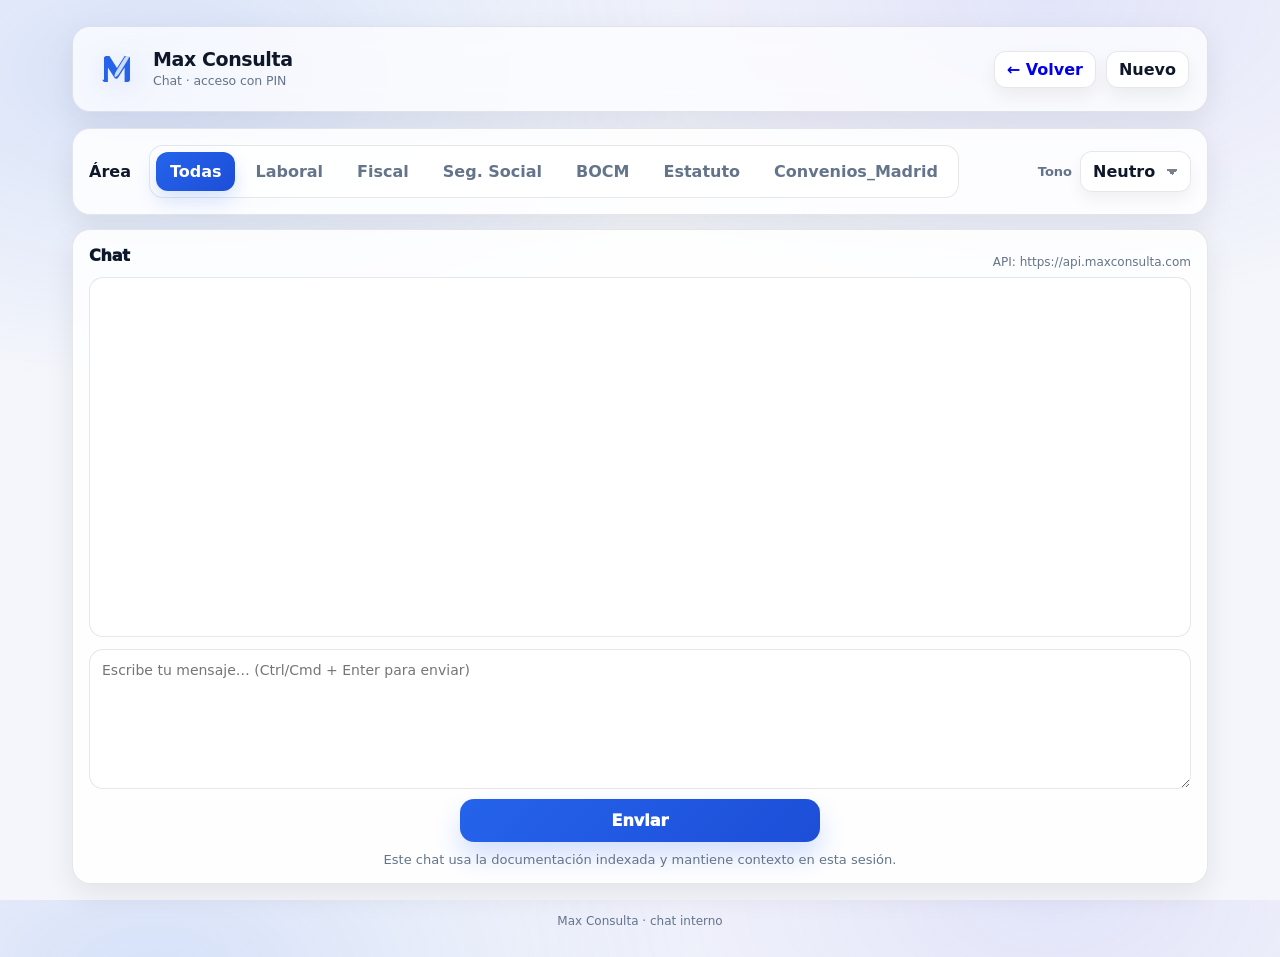
==== indexer/web/chat.html @ 8f85f45a "feat: add chat page (client-side) using /ask" ====
<!doctype html>
<html lang="es">
<head>
  <meta charset="utf-8" />
  <meta name="viewport" content="width=device-width,initial-scale=1" />
  <title>Max Consulta · Chat</title>
  <link rel="icon" href="/favicon.ico">
  <link rel="stylesheet" href="./styles.css?v=20260315-chat-1" />
  <script src="./chat.js?v=20260315-chat-1" defer></script>
</head>
<body>
  <div class="app-shell">
    <header class="topbar">
      <div class="brand">
        <div class="logo" aria-label="Max Consulta">
          <svg viewBox="0 0 48 48" aria-hidden="true">
            <path fill="currentColor" d="M12 34V14c0-1 .8-2 2-2h3l7 11 7-11h3c1.2 0 2 .9 2 2v20c0 1.1-.9 2-2 2h-3V22.7l-6 9.4c-.4.6-1 .9-1.7.9s-1.3-.3-1.7-.9l-6-9.4V36h-3c-1.1 0-2-.9-2-2z"/>
            <rect x="25.5" y="10" width="3.5" height="25" rx="6" fill="#ffffff" opacity="0.78" transform="rotate(32 31 24)"/>
          </svg>
        </div>
        <div class="brand-text">
          <div class="brand-name">Max Consulta</div>
          <div class="brand-sub">Chat · acceso con PIN</div>
        </div>
      </div>

      <div class="topbar-actions">
        <a class="icon-btn" href="./index.html" style="text-decoration:none;" title="Volver">← Volver</a>
        <button class="icon-btn" id="btnNewChat" title="Nuevo chat">Nuevo</button>
      </div>
    </header>

    <main class="content">
      <section class="filters card">
        <div class="filters-row">
          <span class="filters-label">Área</span>
          <div class="segmented segmented-area" role="tablist" aria-label="Área">
            <button class="seg-btn active" data-collection="" type="button">Todas</button>
            <button class="seg-btn" data-collection="laboral" type="button">Laboral</button>
            <button class="seg-btn" data-collection="fiscal" type="button">Fiscal</button>
            <button class="seg-btn" data-collection="seguridad_social" type="button">Seg. Social</button>
            <button class="seg-btn" data-collection="BOCM" type="button">BOCM</button>
            <button class="seg-btn" data-collection="Estatuto_trabajadores" type="button">Estatuto</button>
            <button class="seg-btn" data-collection="Convenios_Madrid" type="button">Convenios_Madrid</button>
          </div>
          <div class="select-group">
            <label for="tone">Tono</label>
            <select id="tone">
              <option value="neutro" selected>Neutro</option>
              <option value="formal">Formal</option>
            </select>
          </div>
        </div>
      </section>

      <section class="grid">
        <article class="card" style="grid-column: 1 / -1;">
          <div class="answer-head">
            <h2 class="card-title">Chat</h2>
            <span class="muted">API: <span id="apiLabel">—</span></span>
          </div>

          <div id="chatLog" class="answer-box" style="min-height: 360px;"></div>

          <div class="cta-row" style="align-items:stretch;">
            <textarea id="msg" placeholder="Escribe tu mensaje… (Ctrl/Cmd + Enter para enviar)"></textarea>
            <button class="primary" id="btnSend">Enviar</button>
            <span class="hint">Este chat usa la documentación indexada y mantiene contexto en esta sesión.</span>
          </div>
        </article>
      </section>
    </main>

    <footer class="footer">
      <span class="muted">Max Consulta · chat interno</span>
    </footer>
  </div>
</body>
</html>
---- indexer/web/styles.css ----
:root{
  --bg: #f4f6fb;
  --card: #ffffff;
  --text: #0f172a;
  --muted: #64748b;
  --line: rgba(15, 23, 42, 0.10);
  --shadow: 0 10px 30px rgba(2, 8, 23, 0.08);
  --radius: 16px;

  --brand: #2563eb;
  --brand-2: #1d4ed8;

  --chip: rgba(37, 99, 235, 0.10);

  /* 🔧 CONTROLES (fácil de ajustar) */
  --verifyW: 18px;   /* ancho del escudo */
  --verifyH: 18px;   /* alto del escudo */
  --gearSize: 24px;  /* tamaño del engranaje */
}

/* ---------- Reset / base ---------- */
*{ box-sizing: border-box; }
html,body{ height:100%; }

body{
  margin:0;
  font-family: ui-sans-serif, system-ui, -apple-system, Segoe UI, Roboto, Arial, "Apple Color Emoji","Segoe UI Emoji";
  color: var(--text);
  background:
    radial-gradient(900px 520px at 12% 8%, rgba(37,99,235,.14), transparent 60%),
    radial-gradient(900px 520px at 82% 0%, rgba(99,102,241,.12), transparent 60%),
    var(--bg);

  -webkit-font-smoothing: antialiased;
  -moz-osx-font-smoothing: grayscale;
}

/* Quitar estilos nativos feos (Safari sobre todo) */
button, input, select, textarea{
  font: inherit;
  color: inherit;
}
button{
  -webkit-appearance: none;
  appearance: none;
  border: 0;
  background: none;
  padding: 0;
}
button:focus-visible,
select:focus-visible,
textarea:focus-visible,
input:focus-visible{
  outline: none;
}

/* ---------- Layout ---------- */
.app-shell{
  max-width: 1180px;
  margin: 0 auto;
  padding: 26px 22px 18px;
}

.topbar{
  display:flex;
  align-items:center;
  justify-content:space-between;
  gap:16px;
  padding: 16px 18px;
  border: 1px solid var(--line);
  background: rgba(255,255,255,0.72);
  backdrop-filter: blur(12px);
  -webkit-backdrop-filter: blur(12px);
  border-radius: 18px;
  box-shadow: var(--shadow);
}

.brand{ display:flex; align-items:center; gap:10px; }
.brand-text{ display:flex; flex-direction:column; line-height:1.1; }

.brand-name{
  font-weight: 900;
  font-size: 19px;
  letter-spacing: -0.4px;
  line-height: 1.05;
}
.brand-sub{
  font-size: 12.5px;
  color: var(--muted);
  margin-top:4px;
  letter-spacing: -0.1px;
}

/* ==================================================
   LOGO (ÚNICA DEFINICIÓN) -> franja SOLO en el SVG
   ================================================== */
.logo{
  width: auto;
  height: auto;
  border-radius: 0;
  background: transparent;
  box-shadow: none;
  display:flex;
  align-items:center;
  justify-content:center;
  padding: 0;
  flex: 0 0 auto;

  color: var(--brand);
  filter: drop-shadow(0 6px 14px rgba(37,99,235,.18));

  position: relative;
  overflow: visible;
}

/* CORTAFUEGOS DEFINITIVO: si existe CSS viejo con ::after/::before, lo matamos */
.logo::after,
.logo::before{
  content: none !important;
  display: none !important;
}

.logo svg{
  display:block;
  width: 52px !important;
  height: 52px !important;
  filter: none !important;
}

/* ---------- Topbar actions ---------- */
.topbar-actions{ display:flex; align-items:center; gap:10px; }

.status-pill{
  display:inline-flex; align-items:center; gap:8px;
  padding: 8px 12px;
  border-radius: 999px;
  border: 1px solid var(--line);
  background: rgba(255,255,255,0.95);
  color: var(--text);
  font-size: 13px;
  font-weight: 700;
}
.status-pill .dot{
  width:10px; height:10px; border-radius:50%;
  background:#16a34a;
  box-shadow: 0 0 0 3px rgba(22,163,74,.12);
}

.icon-btn{
  border: 1px solid var(--line);
  background: rgba(255,255,255,0.95);
  padding: 8px 12px;
  border-radius: 12px;
  cursor:pointer;
  font-weight: 800;

  box-shadow: 0 8px 18px rgba(2,8,23,.06);
  transition: transform .08s ease, filter .12s ease, box-shadow .12s ease;
}
.icon-btn:hover{
  filter: brightness(0.985);
  box-shadow: 0 10px 22px rgba(2,8,23,.08);
}
.icon-btn:active{ transform: translateY(1px); }

/* ---------- Content ---------- */
.content{ margin-top: 16px; }
.filters.card{ margin-top: 14px; }

.card{
  border: 1px solid var(--line);
  background: rgba(255,255,255,0.86);
  backdrop-filter: blur(12px);
  -webkit-backdrop-filter: blur(12px);
  border-radius: 18px;
  box-shadow: var(--shadow);
  padding: 16px;
}

/* ====== FILTROS ====== */
.filters-row{
  display:flex;
  flex-wrap: wrap;
  gap: 12px;
  align-items:center;
  justify-content: flex-start;
}
.filters-label{
  font-weight: 900;
  color: var(--text);
  margin-right: 6px;
}
.filters-row .select-group:not(.is-hidden){
  margin-left: auto;
}

/* ---------- Segmented base ---------- */
.segmented{
  display:flex;
  gap:8px;
  padding: 6px;
  background: rgba(15,23,42,0.04);
  border: 1px solid var(--line);
  border-radius: 999px;
}

.seg-btn{
  border: 0;
  background: transparent;
  padding: 9px 12px;
  border-radius: 999px;
  cursor:pointer;
  font-weight: 800;
  color: var(--muted);
  transition: background .12s ease, color .12s ease, transform .08s ease;
}
.seg-btn:hover{ background: rgba(15,23,42,0.04); }
.seg-btn:active{ transform: translateY(1px); }

.seg-btn.active{
  background: linear-gradient(135deg, var(--brand), var(--brand-2));
  color:#fff;
  box-shadow: 0 10px 20px rgba(37,99,235,.18);
}

/* ---------- Selects ---------- */
.select-group{
  display:flex;
  align-items:center;
  gap:8px;
}
.select-group label{
  font-size: 13px;
  color: var(--muted);
  font-weight: 800;
}

select{
  border: 1px solid var(--line);
  background: rgba(255,255,255,0.95);
  border-radius: 12px;
  padding: 10px 34px 10px 12px;
  font-weight: 800;
  color: var(--text);

  -webkit-appearance: none;
  appearance: none;

  background-image:
    linear-gradient(45deg, transparent 50%, rgba(15,23,42,.55) 50%),
    linear-gradient(135deg, rgba(15,23,42,.55) 50%, transparent 50%),
    linear-gradient(to right, transparent, transparent);
  background-position:
    calc(100% - 18px) 50%,
    calc(100% - 12px) 50%,
    0 0;
  background-size: 6px 6px, 6px 6px, 100% 100%;
  background-repeat: no-repeat;

  box-shadow: 0 8px 16px rgba(2,8,23,.05);
}
select:hover{ filter: brightness(0.99); }

/* ---------- Grid ---------- */
.grid{
  display:grid;
  grid-template-columns: 1fr 1fr;
  gap: 14px;
  margin-top: 14px;
}

.card-title{
  margin: 0 0 12px 0;
  font-size: 16px;
  font-weight: 950;
  letter-spacing: -0.2px;
}

/* ---------- Inputs ---------- */
textarea{
  width: 100%;
  min-height: 140px;
  resize: vertical;
  border: 1px solid var(--line);
  border-radius: 14px;
  padding: 12px;
  font-size: 14px;
  background: rgba(255,255,255,0.96);
}
textarea:focus{
  border-color: rgba(37,99,235,0.55);
  box-shadow: 0 0 0 4px rgba(37,99,235,0.12);
}

/* ---------- CTA (Botón centrado + ejemplos debajo) ---------- */
.cta-row{
  display:flex;
  flex-direction: column;
  align-items:center;
  justify-content:center;
  gap: 10px;
  margin-top: 12px;
  width: 100%;
}

.cta-row .primary,
.cta-row #btnAsk{
  display:block;
  width: min(360px, 100%);
  margin: 0 auto;
}

.cta-row .hint{
  display:block;
  width:100%;
  text-align:center;
  color: var(--muted);
  font-size: 13px;
  margin: 0;
}

/* ---------- Botón principal ---------- */
.primary{
  border: 0;
  background: linear-gradient(135deg, var(--brand), var(--brand-2));
  color:#fff;
  padding: 12px 16px;
  border-radius: 14px;
  font-weight: 950;
  cursor:pointer;
  box-shadow: 0 14px 26px rgba(37,99,235,.20);
  transition: transform .08s ease, filter .12s ease, box-shadow .12s ease;
}
.primary:hover{
  filter: brightness(1.03);
  box-shadow: 0 16px 30px rgba(37,99,235,.24);
}
.primary:active{ transform: translateY(1px); }

.hint{ color: var(--muted); font-size: 13px; }

.meta-row{
  display:flex;
  justify-content: space-between;
  margin-top: 10px;
}
.muted{ color: var(--muted); font-size: 12px; }

/* ---------- Answer ---------- */
.answer-head{
  display:flex;
  align-items:center;
  justify-content: space-between;
  gap: 10px;
  flex-wrap: wrap;
}
.answer-actions{ display:flex; gap: 8px; flex-wrap: wrap; }

.ghost{
  border: 1px solid var(--line);
  background: rgba(255,255,255,0.95);
  padding: 9px 12px;
  border-radius: 12px;
  cursor:pointer;
  font-weight: 900;
  box-shadow: 0 8px 18px rgba(2,8,23,.06);
  transition: transform .08s ease, filter .12s ease, box-shadow .12s ease;
}
.ghost:hover{
  filter: brightness(0.985);
  box-shadow: 0 10px 22px rgba(2,8,23,.08);
}
.ghost:active{ transform: translateY(1px); }

.answer-box{
  border: 1px solid var(--line);
  background: rgba(255,255,255,0.96);
  border-radius: 14px;
  padding: 14px;
  min-height: 220px;
  line-height: 1.55;
  white-space: pre-wrap;
}

/* ---------- Sources ---------- */
.sources{
  margin-top: 12px;
  border-top: 1px solid var(--line);
  padding-top: 12px;
}
.sources-title{
  font-weight: 950;
  margin-bottom: 8px;
}
pre{
  margin: 0;
  white-space: pre-wrap;
  word-break: break-word;
  background: #0b1220;
  color: #e5e7eb;
  padding: 12px;
  border-radius: 12px;
  overflow:auto;
  max-width: 100%;
}

/* ---------- Footer ---------- */
.footer{
  margin-top: 16px;
  text-align:center;
  padding: 10px;
}

/* ---------- Modal ---------- */
.modal{
  border: 1px solid var(--line);
  border-radius: 16px;
  padding: 0;
  width: min(520px, 92vw);
  box-shadow: var(--shadow);
}
.modal::backdrop{ background: rgba(2,8,23,0.35); }
.modal-head{
  display:flex;
  align-items:center;
  justify-content: space-between;
  padding: 14px 14px;
  border-bottom: 1px solid var(--line);
  background:#fff;
}
.modal-title{ font-weight: 950; }

/* =========================================================
   FILA 2 + FUENTES EN CARDS + ÁREA/MODO “BARRA”
   ========================================================= */
.filters-row-2{
  margin-top: 10px;
  justify-content: space-between;
  align-items: center;
}
.filters-right{
  display:flex;
  align-items:center;
  gap: 12px;
}
#btnClear{
  padding: 10px 14px;
  border-radius: 14px;
}

.sources-list{
  display:flex;
  flex-direction: column;
  gap: 10px;
}
.source-card{
  border: 1px solid var(--line);
  background: rgba(255,255,255,0.96);
  border-radius: 14px;
  padding: 12px;
}
.source-head{
  display:flex;
  align-items:flex-start;
  justify-content: space-between;
  gap: 10px;
}
.source-title{
  font-weight: 950;
  font-size: 13px;
  line-height: 1.2;
}
.source-meta{
  margin-top: 4px;
  color: var(--muted);
  font-size: 12px;
}
.source-snippet{
  margin-top: 10px;
  font-size: 13px;
  line-height: 1.55;
  color: var(--text);
  white-space: pre-wrap;
}
.source-actions{
  display:flex;
  gap: 8px;
  flex-wrap: wrap;
  margin-top: 10px;
}
.source-chip{
  display:inline-flex;
  align-items:center;
  gap:6px;
  padding: 6px 10px;
  border-radius: 999px;
  border: 1px solid var(--line);
  background: rgba(15,23,42,0.03);
  font-size: 12px;
  font-weight: 800;
  color: var(--muted);
}
.source-actions .ghost{
  padding: 8px 10px;
  border-radius: 12px;
}

.select-group.is-hidden{
  display: none !important;
}

.segmented-area{
  border-radius: 14px;
  padding: 6px;
  background: rgba(255,255,255,0.75);
  border: 1px solid var(--line);
  gap: 6px;
}
.segmented-area .seg-btn{
  border-radius: 12px;
  padding: 10px 14px;
  background: transparent;
}
.segmented-area .seg-btn:hover{ background: rgba(15,23,42,0.04); }
.segmented-area .seg-btn.active{
  background: linear-gradient(135deg, var(--brand), var(--brand-2));
  color:#fff;
  box-shadow: 0 10px 20px rgba(37,99,235,.18);
}

.segmented-mode{
  background: rgba(255,255,255,0.75);
  border: 1px solid var(--line);
  border-radius: 14px;
  padding: 6px;
  gap: 6px;
}
.segmented-mode .seg-btn{
  border-radius: 12px;
  padding: 10px 14px;
  background: transparent;
}
.segmented-mode .seg-btn:hover{ background: rgba(15,23,42,0.04); }
.segmented-mode .seg-btn.active{
  background: linear-gradient(135deg, var(--brand), var(--brand-2));
  color:#fff;
  box-shadow: 0 10px 20px rgba(37,99,235,.18);
}

/* =========================================================
   RESPONSIVE EXISTENTE
   ========================================================= */
@media (max-width: 900px){
  .grid{ grid-template-columns: 1fr; }
  .filters-row-2{
    flex-direction: column;
    align-items: stretch;
    gap: 10px;
  }
  .filters-right{ justify-content: flex-end; }
  .filters-row .select-group:not(.is-hidden){ margin-left: 0; }
}

/* =========================================================
   ✅ RESPONSIVE MÓVIL + ESTILO MOCKUP (oscuro SOLO en móvil)
   + FIX OVERFLOW HORIZONTAL (NO SCROLL LATERAL)
   ========================================================= */
@media (max-width: 520px){

  /* 🔥 FIX PRINCIPAL: evita scroll lateral del documento */
  html, body{
    overflow-x: hidden;
    max-width: 100%;
  }

  /* Asegura que nada “empuje” el ancho (flex children) */
  .topbar, .filters-row, .filters-row-2, .answer-head{
    min-width: 0;
  }
  .topbar > *, .filters-row > *, .filters-row-2 > *, .answer-head > *{
    min-width: 0;
  }

  /* 1) Cambiamos “tema” en móvil sin tocar desktop */
  body{
    color: #e5e7eb;
    background:
      radial-gradient(900px 520px at 20% 10%, rgba(59,130,246,.22), transparent 60%),
      radial-gradient(900px 520px at 85% 0%, rgba(99,102,241,.18), transparent 60%),
      linear-gradient(180deg, #0b1220 0%, #0a1020 60%, #070b14 100%);
  }

  /* Variables locales (solo móvil) */
  :root{
    --line: rgba(255,255,255,0.10);
    --muted: rgba(255,255,255,0.62);
    --shadow: 0 16px 40px rgba(0,0,0,0.35);
  }

  .app-shell{
    padding: 14px 12px 14px;
    max-width: 100%;
  }

  /* 2) Topbar tipo mockup (glass oscuro, compacto) */
  .topbar{
    padding: 12px 12px;
    gap: 10px;
    border-radius: 16px;
    background: rgba(17, 24, 39, 0.55);
    border: 1px solid rgba(255,255,255,0.10);
    box-shadow: 0 18px 40px rgba(0,0,0,.35);
    max-width: 100%;
  }

  .brand-name{ font-size: 18px; color:#f3f4f6; }
  .brand-sub{ font-size: 12px; color: rgba(255,255,255,0.55); }

  .logo svg{
    width: 44px !important;
    height: 44px !important;
  }

  .topbar-actions{
    gap: 10px;
    flex-wrap: wrap;
  }

  /* 2.1) FIX: FILA “Área / Tono” en columna (evita desbordes) */
  .filters-row{
    flex-direction: column;
    align-items: stretch;
    justify-content: flex-start;
  }
  .filters-label{
    margin-right: 0;
  }
  .filters-row .select-group:not(.is-hidden){
    margin-left: 0;
    justify-content: flex-start;
    flex-wrap: wrap;
  }

  /* 2.2) FIX: FILA 2 también en columna */
  .filters-row-2{
    flex-direction: column;
    align-items: stretch;
    gap: 10px;
  }
  .filters-right{
    justify-content: flex-start;
    flex-wrap: wrap;
  }
    /* Grupo Tono: que no se estire y quede compacto */
    .filters-row .select-group{
      justify-content: flex-start;
      gap: 10px;
    }
  
    .filters-row .select-group label{
      color: rgba(255,255,255,0.65);
      font-weight: 800;
    }

  /* 3) Cards “glass” oscuro como mockup */
  .card{
    border-radius: 18px;
    padding: 14px;
    background: rgba(17, 24, 39, 0.55);
    border: 1px solid rgba(255,255,255,0.10);
    box-shadow: 0 18px 40px rgba(0,0,0,.32);
    max-width: 100%;
  }

  .card-title{ color:#f3f4f6; }

  /* 4) Segmented en móvil -> scroll horizontal INTERNO (no del body) */
  .segmented,
  .segmented-area,
  .segmented-mode{
    width: 100%;
    max-width: 100%;
    min-width: 0;

    overflow-x: auto;
    overflow-y: hidden;
    -webkit-overflow-scrolling: touch;
    scrollbar-width: none;

    background: rgba(255,255,255,0.06);
    border: 1px solid rgba(255,255,255,0.10);
    border-radius: 14px;
  }
  .segmented::-webkit-scrollbar,
  .segmented-area::-webkit-scrollbar,
  .segmented-mode::-webkit-scrollbar{
    display:none;
  }

  .seg-btn{
    white-space: nowrap;
    flex: 0 0 auto;
    color: rgba(255,255,255,0.70);
  }
  .seg-btn:hover{ background: rgba(255,255,255,0.06); }

  /* 5) Inputs oscuros */
  textarea{
    min-height: 110px;
    background: rgba(255,255,255,0.06);
    border: 1px solid rgba(255,255,255,0.10);
    color: #e5e7eb;
  }
  textarea::placeholder{
    color: rgba(255,255,255,0.45);
  }
  textarea:focus{
    border-color: rgba(37,99,235,0.75);
    box-shadow: 0 0 0 4px rgba(37,99,235,0.18);
  }

  /* 6) Select (Tono) - pill oscuro, más pequeño y sin “artefactos” en iOS */
  select{
    width: auto;              /* <-- ya no ocupa toda la fila */
    max-width: 220px;
    min-width: 150px;

    padding: 10px 12px;
    border-radius: 14px;

    background: rgba(255,255,255,0.08);
    border: 1px solid rgba(255,255,255,0.12);
    color: #e5e7eb;

    box-shadow: none;         /* más “pro” y limpio en móvil */
    background-image: none !important; /* <-- quita el caret por gradients (evita la X rara) */

    -webkit-appearance: menulist;
    appearance: menulist;
  }

  /* 7) Botón a full en móvil */
  .cta-row .primary,
  .cta-row #btnAsk{
    width: 100%;
  }

  .hint{ color: rgba(255,255,255,0.55); }

  /* 8) Caja de respuesta en oscuro */
  .answer-box{
    background: rgba(255,255,255,0.06);
    border: 1px solid rgba(255,255,255,0.10);
    color: #e5e7eb;
    max-width: 100%;
  }

  /* 9) Acciones de respuesta: en columna si no caben */
  .answer-head{
    flex-direction: column;
    align-items: stretch;
  }
  .answer-actions{
    justify-content: flex-start;
  }

  .ghost{
    background: rgba(255,255,255,0.06);
    border: 1px solid rgba(255,255,255,0.10);
    color: #e5e7eb;
  }

  .source-card{
    background: rgba(255,255,255,0.06);
    border: 1px solid rgba(255,255,255,0.10);
  }
    /* ✅ Botón Limpiar en móvil (oscuro + texto visible) */
    #btnClear{
      background: rgba(255,255,255,0.10);
      border: 1px solid rgba(255,255,255,0.14);
      color: #e5e7eb;              /* texto claro (recomendado en tema oscuro) */
      font-weight: 900;
      box-shadow: none;
    }
  
    #btnClear:hover{
      background: rgba(255,255,255,0.14);
    }
  
    #btnClear:active{
      transform: translateY(1px);
    }
  
    /* Si está deshabilitado, que no se vea “lavado” */
    #btnClear:disabled{
      opacity: 0.55;
      color: #e5e7eb;
    }
}
/* ====== CORTAFUEGOS DEFINITIVO: mata cualquier franja extra del logo ====== */
.logo::before,
.logo::after{
  content: none !important;
  display: none !important;
  background: none !important;
  border: 0 !important;
  width: 0 !important;
  height: 0 !important;
}
.logo svg *{
  filter: none !important;
}

/* =========================================================
   ✅ TOPBAR (FINAL ÚNICO): escudo-verificado + engranaje sin caja
   ========================================================= */

/* Pastilla "Conectado" (rectangular suave) */
.topbar .topbar-actions .status-pill{
  border-radius: 12px !important;
  padding: 8px 12px !important;
  font-weight: 800 !important;
}

/* Quitar el dot */
.topbar .topbar-actions .status-pill .dot{
  display: none !important;
}

/* Escudo verde + check blanco */
.topbar .topbar-actions .status-pill::before{
  content: "" !important;
  display: inline-block !important;
  width: var(--verifyW) !important;
  height: var(--verifyH) !important;
  margin-right: 8px !important;
  background-repeat: no-repeat !important;
  background-position: center !important;
  background-size: contain !important;

  background-image: url("data:image/svg+xml,%3Csvg xmlns='http://www.w3.org/2000/svg' viewBox='0 0 24 24'%3E%3Cpath fill='%2316a34a' d='M12 2l7 4v6c0 5-3 9-7 10C8 21 5 17 5 12V6l7-4z'/%3E%3Cpath fill='white' d='M10.2 12.7l-1.4-1.4-1.4 1.4 2.8 2.8 6-6-1.4-1.4-4.6 4.6z'/%3E%3C/svg%3E") !important;
}

/* Engranaje SIN caja */
.topbar .topbar-actions #btnSettings.icon-btn{
  border: 0 !important;
  background: transparent !important;
  box-shadow: none !important;

  padding: 4px 6px !important;
  width: auto !important;
  height: auto !important;

  font-size: var(--gearSize) !important;
  line-height: 1 !important;
  color: var(--muted) !important;
}
.topbar .topbar-actions #btnSettings.icon-btn:hover{
  filter: brightness(0.9) !important;
}
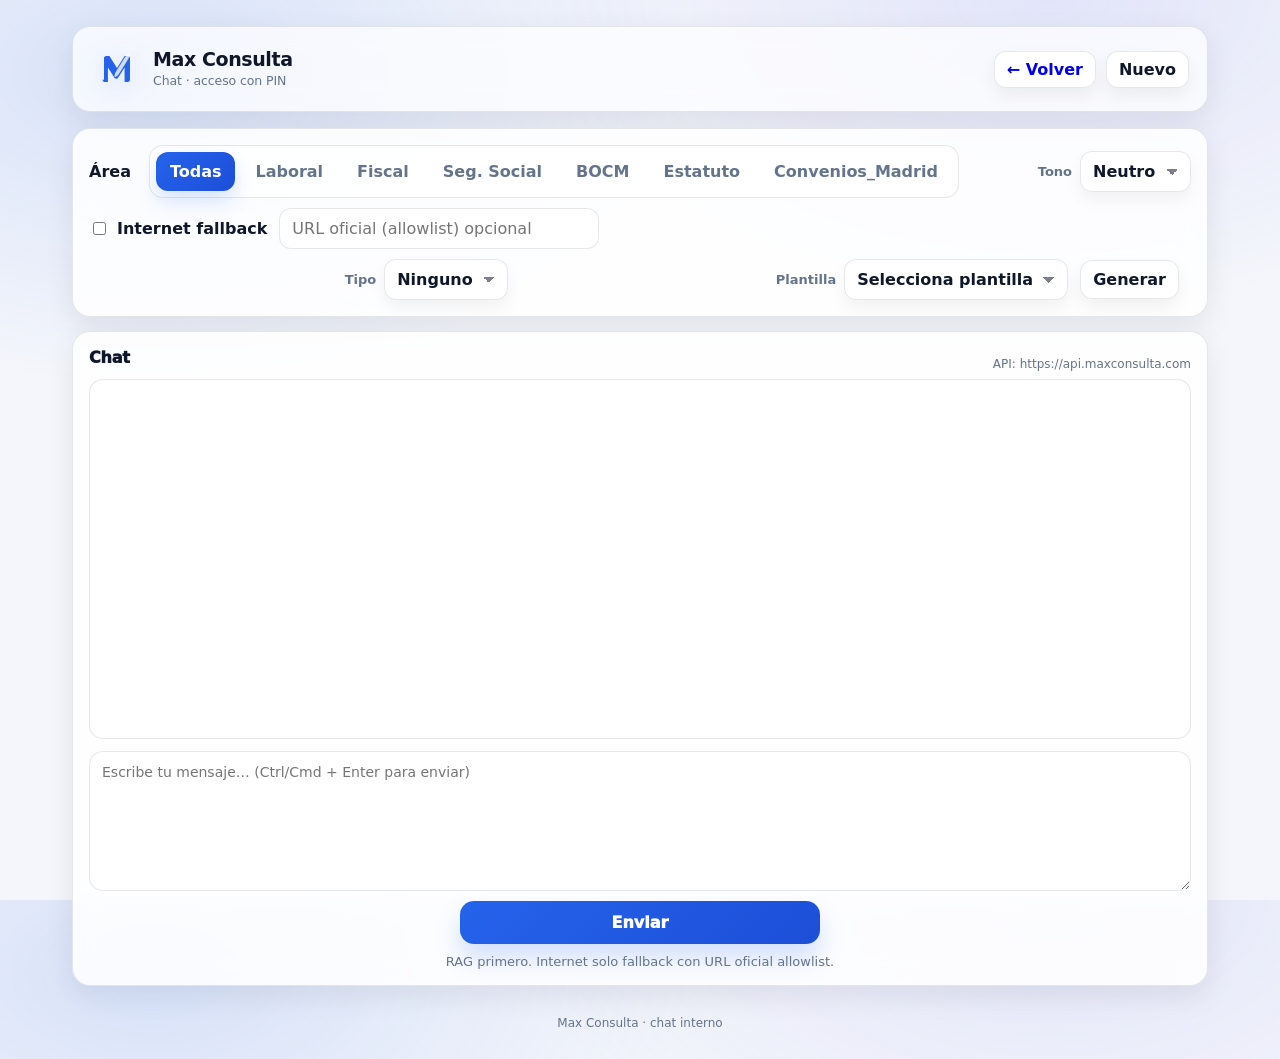
==== commit efa82d93: "Add /chat + template docx/xlsx + allowlist fallback" ====
--- a/indexer/web/chat.html
+++ b/indexer/web/chat.html
@@ -5,8 +5,8 @@
   <meta name="viewport" content="width=device-width,initial-scale=1" />
   <title>Max Consulta · Chat</title>
   <link rel="icon" href="/favicon.ico">
-  <link rel="stylesheet" href="./styles.css?v=20260315-chat-1" />
-  <script src="./chat.js?v=20260315-chat-1" defer></script>
+  <link rel="stylesheet" href="./styles.css?v=20260316-chat-templates" />
+  <script src="./chat.js?v=20260316-chat-templates" defer></script>
 </head>
 <body>
   <div class="app-shell">
@@ -34,6 +34,7 @@
       <section class="filters card">
         <div class="filters-row">
           <span class="filters-label">Área</span>
+
           <div class="segmented segmented-area" role="tablist" aria-label="Área">
             <button class="seg-btn active" data-collection="" type="button">Todas</button>
             <button class="seg-btn" data-collection="laboral" type="button">Laboral</button>
@@ -43,6 +44,7 @@
             <button class="seg-btn" data-collection="Estatuto_trabajadores" type="button">Estatuto</button>
             <button class="seg-btn" data-collection="Convenios_Madrid" type="button">Convenios_Madrid</button>
           </div>
+
           <div class="select-group">
             <label for="tone">Tono</label>
             <select id="tone">
@@ -50,6 +52,32 @@
               <option value="formal">Formal</option>
             </select>
           </div>
+        </div>
+
+        <div class="filters-row" style="margin-top:10px;">
+          <label class="checkbox-inline">
+            <input type="checkbox" id="internetFallback" /> Internet fallback
+          </label>
+          <input id="explicitUrl" class="inline-input" placeholder="URL oficial (allowlist) opcional" />
+        </div>
+
+        <div class="filters-row" style="margin-top:10px;">
+          <div class="select-group">
+            <label for="templateKind">Tipo</label>
+            <select id="templateKind">
+              <option value="none" selected>Ninguno</option>
+              <option value="docx">DOCX</option>
+              <option value="xlsx">XLSX</option>
+            </select>
+          </div>
+          <div class="select-group" style="min-width:280px;">
+            <label for="templateSelect">Plantilla</label>
+            <select id="templateSelect">
+              <option value="">Selecciona plantilla</option>
+            </select>
+          </div>
+          <button class="ghost" id="btnGenerate" type="button">Generar</button>
+          <span id="genResult" class="muted"></span>
         </div>
       </section>
 
@@ -62,10 +90,10 @@
 
           <div id="chatLog" class="answer-box" style="min-height: 360px;"></div>
 
-          <div class="cta-row" style="align-items:stretch;">
+          <div class="cta-row" style="align-items: stretch;">
             <textarea id="msg" placeholder="Escribe tu mensaje… (Ctrl/Cmd + Enter para enviar)"></textarea>
             <button class="primary" id="btnSend">Enviar</button>
-            <span class="hint">Este chat usa la documentación indexada y mantiene contexto en esta sesión.</span>
+            <span class="hint">RAG primero. Internet solo fallback con URL oficial allowlist.</span>
           </div>
         </article>
       </section>
--- a/indexer/web/styles.css
+++ b/indexer/web/styles.css
@@ -797,6 +797,26 @@
       color: #e5e7eb;
     }
 }
+.checkbox-inline{
+  display:inline-flex;
+  align-items:center;
+  gap:8px;
+  font-weight:700;
+}
+
+.inline-input{
+  min-width: 320px;
+  max-width: 100%;
+  border:1px solid var(--line);
+  border-radius:12px;
+  padding:10px 12px;
+  background: rgba(255,255,255,0.95);
+}
+
+#genResult a{
+  font-weight:700;
+}
+
 /* ====== CORTAFUEGOS DEFINITIVO: mata cualquier franja extra del logo ====== */
 .logo::before,
 .logo::after{
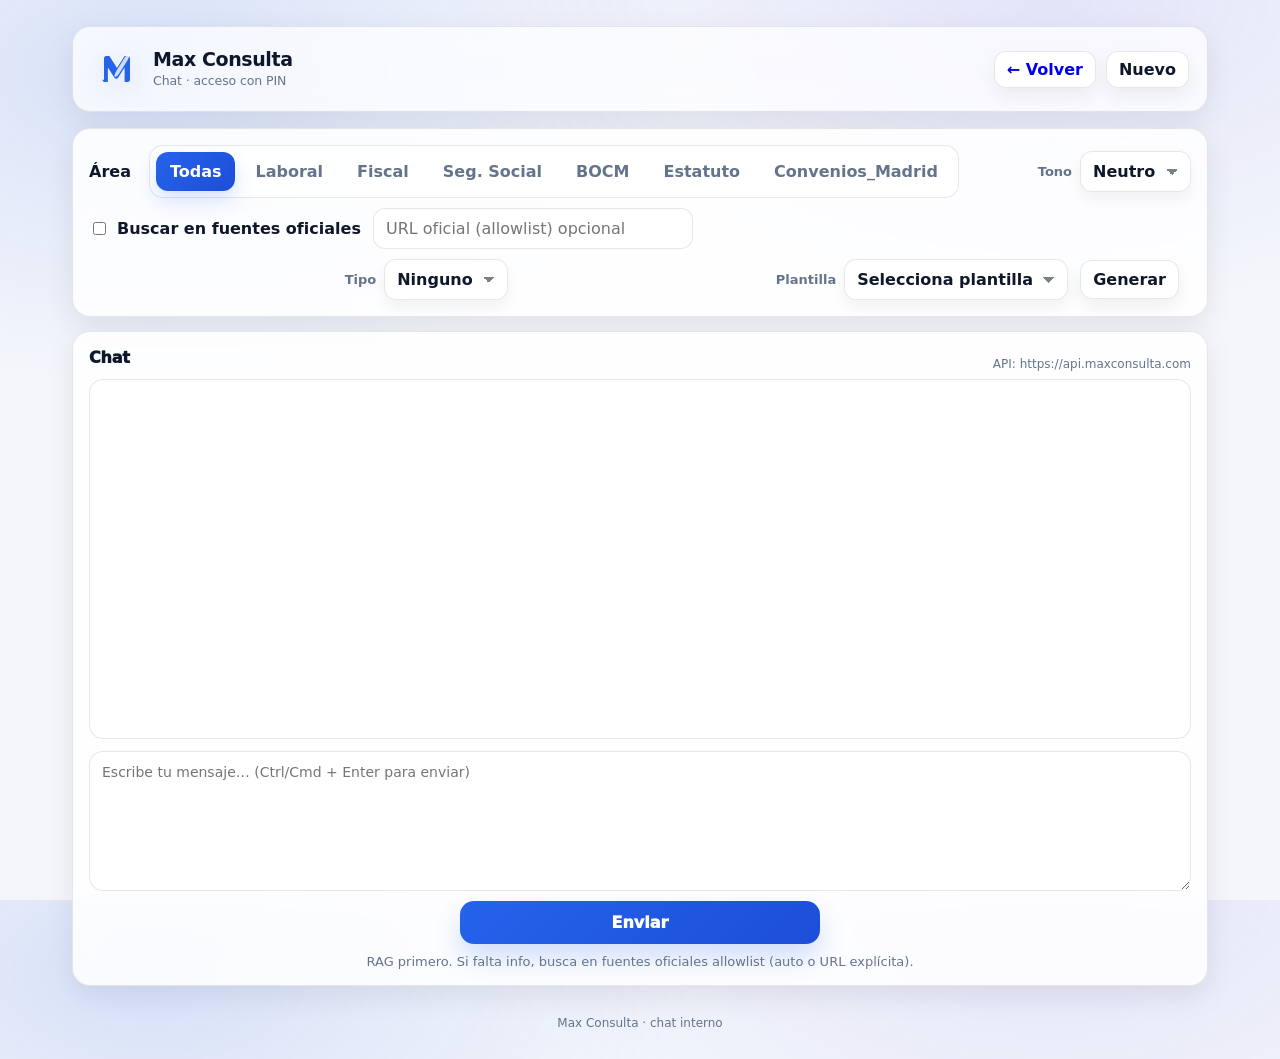
==== commit c48fdd62: "Add /chat + official-search fallback (SerpAPI site: allowlist)" ====
--- a/indexer/web/chat.html
+++ b/indexer/web/chat.html
@@ -56,7 +56,7 @@
 
         <div class="filters-row" style="margin-top:10px;">
           <label class="checkbox-inline">
-            <input type="checkbox" id="internetFallback" /> Internet fallback
+            <input type="checkbox" id="internetFallback" /> Buscar en fuentes oficiales
           </label>
           <input id="explicitUrl" class="inline-input" placeholder="URL oficial (allowlist) opcional" />
         </div>
@@ -93,7 +93,7 @@
           <div class="cta-row" style="align-items: stretch;">
             <textarea id="msg" placeholder="Escribe tu mensaje… (Ctrl/Cmd + Enter para enviar)"></textarea>
             <button class="primary" id="btnSend">Enviar</button>
-            <span class="hint">RAG primero. Internet solo fallback con URL oficial allowlist.</span>
+            <span class="hint">RAG primero. Si falta info, busca en fuentes oficiales allowlist (auto o URL explícita).</span>
           </div>
         </article>
       </section>
